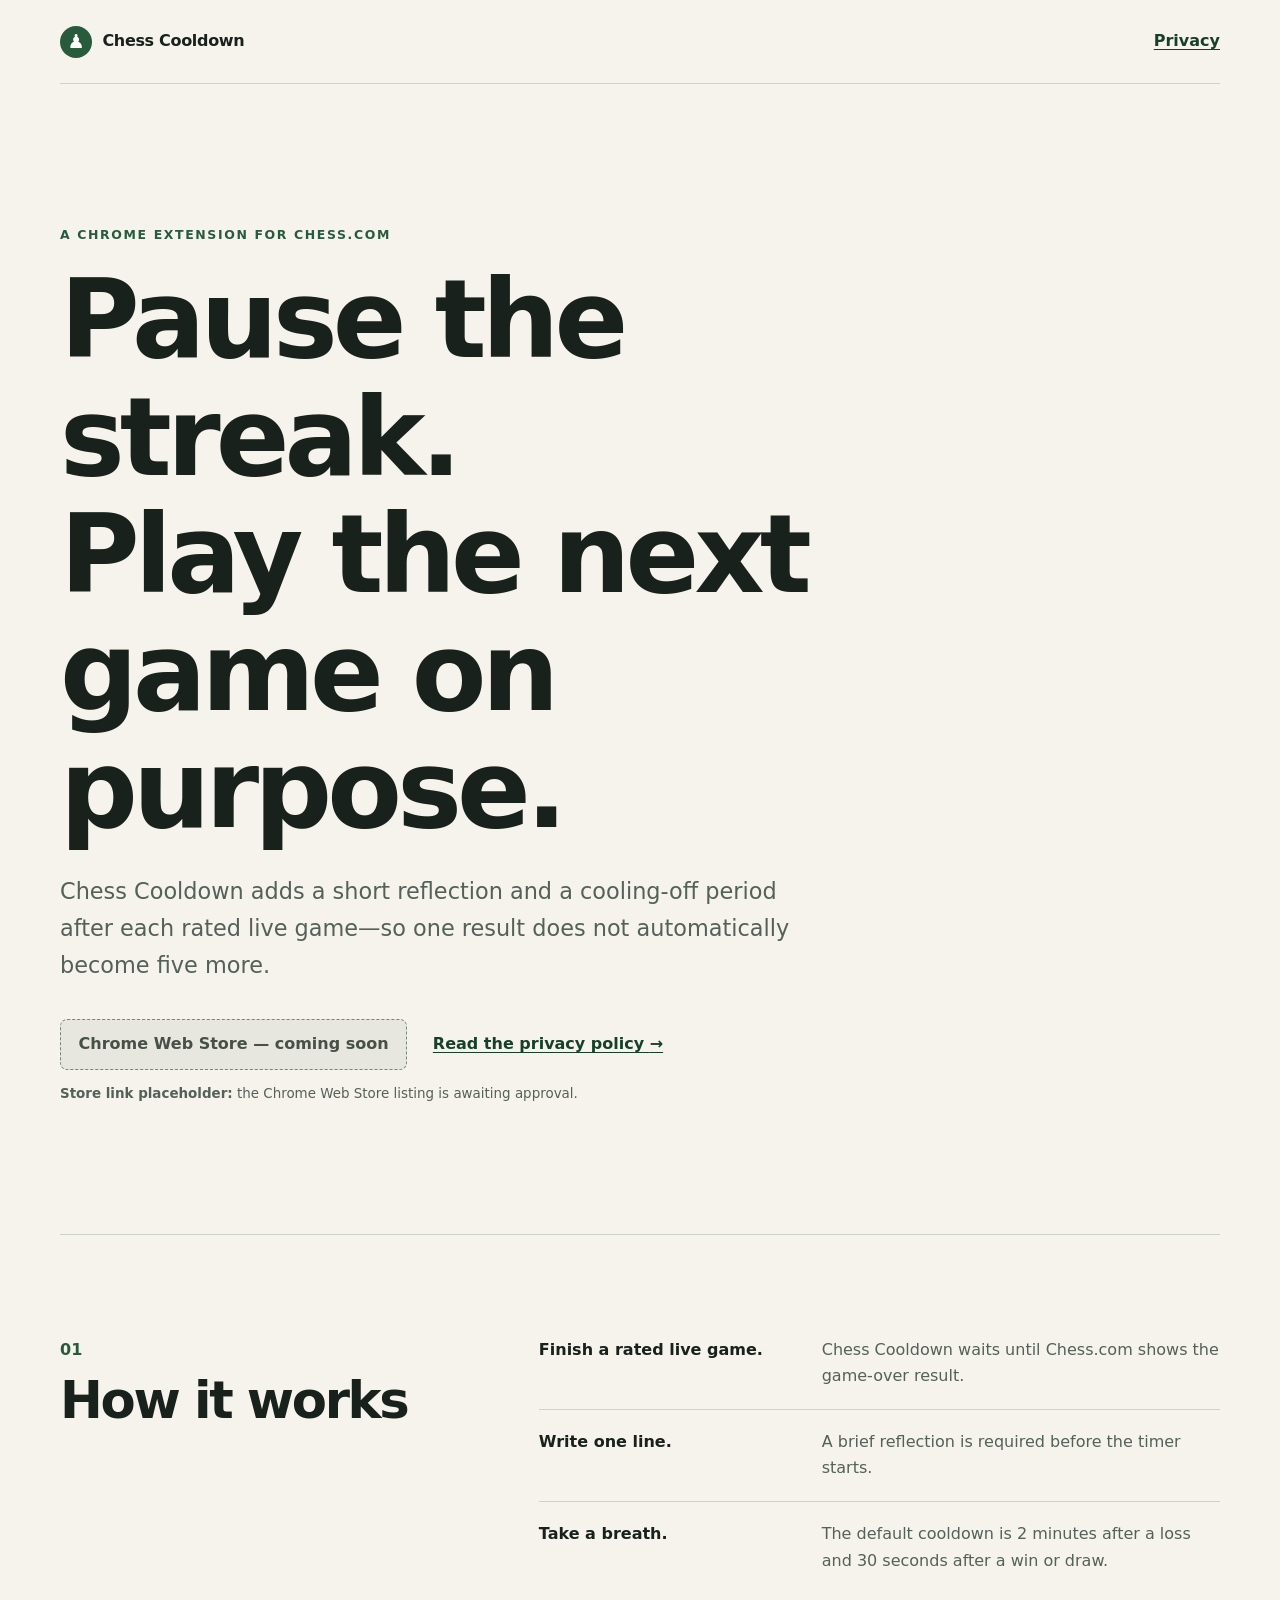
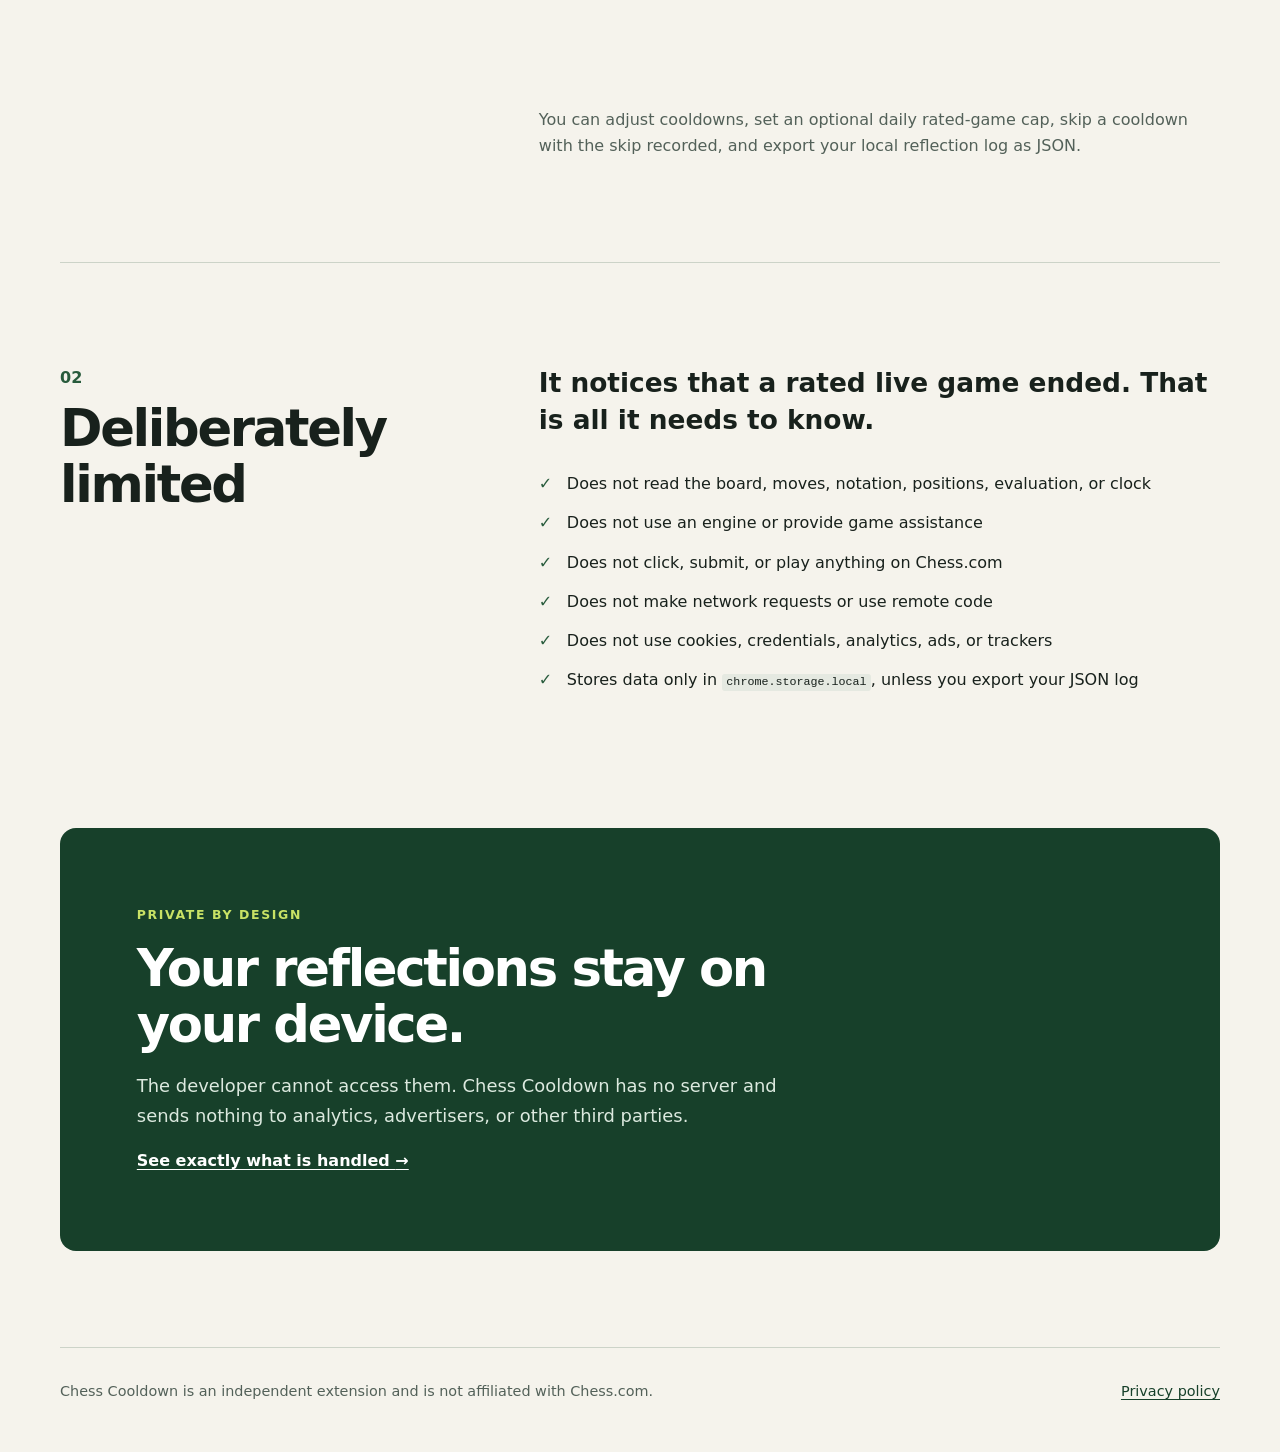
==== index.html @ d37058ec "Launch Chess Cooldown public website" ====
<!doctype html>
<html lang="en">
<head>
  <meta charset="utf-8">
  <meta name="viewport" content="width=device-width, initial-scale=1">
  <meta name="description" content="Chess Cooldown adds a deliberate reflection pause after rated live games on Chess.com.">
  <title>Chess Cooldown — pause, reflect, reset</title>
  <link rel="stylesheet" href="styles.css">
</head>
<body>
  <a class="skip-link" href="#main">Skip to content</a>
  <header class="site-header">
    <a class="brand" href="./" aria-label="Chess Cooldown home">
      <span class="brand-mark" aria-hidden="true">♟</span>
      <span>Chess Cooldown</span>
    </a>
    <nav aria-label="Primary navigation">
      <a href="privacy/">Privacy</a>
    </nav>
  </header>

  <main id="main">
    <section class="hero" aria-labelledby="hero-title">
      <p class="eyebrow">A Chrome extension for Chess.com</p>
      <h1 id="hero-title">Pause the streak.<br>Play the next game on purpose.</h1>
      <p class="lede">Chess Cooldown adds a short reflection and a cooling-off period after each rated live game—so one result does not automatically become five more.</p>
      <div class="actions">
        <span class="button button-disabled" aria-label="Chrome Web Store link coming soon">Chrome Web Store — coming soon</span>
        <a class="text-link" href="privacy/">Read the privacy policy <span aria-hidden="true">→</span></a>
      </div>
      <p class="placeholder-note"><strong>Store link placeholder:</strong> the Chrome Web Store listing is awaiting approval.</p>
    </section>

    <section class="section" aria-labelledby="how-title">
      <div>
        <p class="section-number" aria-hidden="true">01</p>
        <h2 id="how-title">How it works</h2>
      </div>
      <ol class="steps">
        <li><strong>Finish a rated live game.</strong><span>Chess Cooldown waits until Chess.com shows the game-over result.</span></li>
        <li><strong>Write one line.</strong><span>A brief reflection is required before the timer starts.</span></li>
        <li><strong>Take a breath.</strong><span>The default cooldown is 2 minutes after a loss and 30 seconds after a win or draw.</span></li>
      </ol>
      <p class="supporting">You can adjust cooldowns, set an optional daily rated-game cap, skip a cooldown with the skip recorded, and export your local reflection log as JSON.</p>
    </section>

    <section class="section guardrails" aria-labelledby="guardrails-title">
      <div>
        <p class="section-number" aria-hidden="true">02</p>
        <h2 id="guardrails-title">Deliberately limited</h2>
      </div>
      <div>
        <p class="statement">It notices that a rated live game ended. That is all it needs to know.</p>
        <ul class="check-list">
          <li>Does not read the board, moves, notation, positions, evaluation, or clock</li>
          <li>Does not use an engine or provide game assistance</li>
          <li>Does not click, submit, or play anything on Chess.com</li>
          <li>Does not make network requests or use remote code</li>
          <li>Does not use cookies, credentials, analytics, ads, or trackers</li>
          <li>Stores data only in <code>chrome.storage.local</code>, unless you export your JSON log</li>
        </ul>
      </div>
    </section>

    <section class="privacy-callout" aria-labelledby="privacy-title">
      <p class="eyebrow">Private by design</p>
      <h2 id="privacy-title">Your reflections stay on your device.</h2>
      <p>The developer cannot access them. Chess Cooldown has no server and sends nothing to analytics, advertisers, or other third parties.</p>
      <a class="text-link" href="privacy/">See exactly what is handled <span aria-hidden="true">→</span></a>
    </section>
  </main>

  <footer>
    <p>Chess Cooldown is an independent extension and is not affiliated with Chess.com.</p>
    <a href="privacy/">Privacy policy</a>
  </footer>
</body>
</html>
---- styles.css ----
:root {
  --ink: #18211c;
  --muted: #536159;
  --paper: #f5f3ec;
  --surface: #fffefa;
  --line: #ccd3c8;
  --green: #285b3c;
  --green-dark: #17402a;
  --lime: #c9e265;
  --focus: #8b4f00;
  font-family: Inter, ui-sans-serif, system-ui, -apple-system, BlinkMacSystemFont, "Segoe UI", sans-serif;
  color: var(--ink);
  background: var(--paper);
  font-synthesis: none;
}

* { box-sizing: border-box; }
html { scroll-behavior: smooth; }
body { margin: 0; line-height: 1.65; }
a { color: var(--green-dark); text-underline-offset: 0.2em; }
a:hover { text-decoration-thickness: 2px; }
a:focus-visible, .button:focus-visible { outline: 3px solid var(--focus); outline-offset: 4px; }
code { padding: 0.12em 0.35em; border-radius: 0.25em; background: #e5e9e1; font-size: 0.9em; }

.skip-link { position: fixed; top: 0.75rem; left: 0.75rem; z-index: 10; padding: 0.65rem 0.9rem; background: var(--surface); transform: translateY(-180%); }
.skip-link:focus { transform: translateY(0); }
.site-header, footer { width: min(1160px, calc(100% - 40px)); margin-inline: auto; }
.site-header { display: flex; align-items: center; justify-content: space-between; min-height: 84px; border-bottom: 1px solid var(--line); }
.brand { display: inline-flex; align-items: center; gap: 0.65rem; color: var(--ink); font-weight: 780; text-decoration: none; letter-spacing: -0.02em; }
.brand-mark { display: grid; width: 2rem; height: 2rem; place-items: center; border-radius: 50%; background: var(--green); color: white; font-size: 1.2rem; }
nav a { font-weight: 700; }

main { width: min(1160px, calc(100% - 40px)); margin-inline: auto; }
.hero { max-width: 930px; padding: clamp(5rem, 11vw, 9rem) 0 clamp(5rem, 10vw, 8rem); }
.eyebrow { margin: 0 0 1rem; color: var(--green); font-size: 0.78rem; font-weight: 800; letter-spacing: 0.13em; text-transform: uppercase; }
h1, h2 { margin-top: 0; line-height: 1.08; letter-spacing: -0.045em; }
h1 { max-width: 900px; margin-bottom: 1.5rem; font-size: clamp(3rem, 8.5vw, 6.8rem); }
h2 { margin-bottom: 1.2rem; font-size: clamp(2rem, 4vw, 3.2rem); }
.lede { max-width: 730px; margin: 0; color: var(--muted); font-size: clamp(1.15rem, 2vw, 1.4rem); }
.actions { display: flex; flex-wrap: wrap; align-items: center; gap: 1.2rem 1.6rem; margin-top: 2.2rem; }
.button { display: inline-flex; min-height: 48px; align-items: center; padding: 0.7rem 1.1rem; border-radius: 0.45rem; font-weight: 750; }
.button-disabled { border: 1px dashed #7a847c; background: #e7e7df; color: #465048; cursor: not-allowed; }
.text-link { font-weight: 780; }
.placeholder-note { margin: 0.85rem 0 0; color: var(--muted); font-size: 0.84rem; }

.section { display: grid; grid-template-columns: minmax(220px, 0.8fr) minmax(300px, 1.4fr); gap: clamp(2rem, 7vw, 7rem); padding: clamp(4rem, 8vw, 7rem) 0; border-top: 1px solid var(--line); }
.section-number { margin: 0 0 0.6rem; color: var(--green); font-weight: 800; }
.steps { display: grid; gap: 0; margin: 0; padding: 0; list-style: none; counter-reset: steps; }
.steps li { display: grid; grid-template-columns: minmax(170px, 0.65fr) 1fr; gap: 1.5rem; padding: 1.2rem 0; border-top: 1px solid var(--line); counter-increment: steps; }
.steps li:first-child { border-top: 0; padding-top: 0; }
.steps span, .supporting { color: var(--muted); }
.supporting { grid-column: 2; max-width: 680px; margin: 1.5rem 0 0; }
.statement { max-width: 680px; margin: 0 0 2rem; font-size: clamp(1.25rem, 2.2vw, 1.65rem); font-weight: 700; line-height: 1.4; }
.check-list { display: grid; gap: 0.8rem; margin: 0; padding: 0; list-style: none; }
.check-list li { position: relative; padding-left: 1.75rem; }
.check-list li::before { position: absolute; left: 0; color: var(--green); content: "✓"; font-weight: 900; }
.privacy-callout { margin: 2rem 0 6rem; padding: clamp(2rem, 6vw, 5rem); border-radius: 1rem; background: var(--green-dark); color: white; }
.privacy-callout .eyebrow { color: var(--lime); }
.privacy-callout h2 { max-width: 760px; }
.privacy-callout p:not(.eyebrow) { max-width: 690px; color: #dce9df; font-size: 1.12rem; }
.privacy-callout a { color: white; }

footer { display: flex; justify-content: space-between; gap: 1rem 2rem; padding: 2rem 0 3rem; border-top: 1px solid var(--line); color: var(--muted); font-size: 0.9rem; }
footer p { margin: 0; }

.policy { max-width: 1060px; }
.policy-header { max-width: 820px; padding: clamp(4rem, 9vw, 7rem) 0; }
.policy-header h1 { margin-bottom: 1rem; font-size: clamp(3rem, 7vw, 5.6rem); }
.effective-date { margin: 0 0 2rem; color: var(--muted); font-weight: 700; }
.policy-layout { display: grid; grid-template-columns: 250px minmax(0, 680px); justify-content: space-between; gap: clamp(3rem, 8vw, 8rem); padding-bottom: 7rem; }
.policy aside { align-self: start; padding: 1.4rem; border-top: 4px solid var(--green); background: #e8ece4; }
.policy aside p { margin: 0 0 0.7rem; }
.policy aside p:last-child { margin-bottom: 0; }
.policy article section { padding: 0 0 3.2rem; }
.policy article h2 { margin-bottom: 1rem; font-size: clamp(1.65rem, 3vw, 2.2rem); letter-spacing: -0.03em; }
.policy article p, .policy article li { color: #34423a; }
.policy article ul { padding-left: 1.4rem; }
.placeholder { padding: 0.12em 0.3em; background: #fff0b8; color: #4d3500; }

@media (max-width: 760px) {
  .section, .policy-layout { grid-template-columns: 1fr; gap: 1.5rem; }
  .supporting { grid-column: 1; }
  .steps li { grid-template-columns: 1fr; gap: 0.3rem; }
  .policy aside { position: static; }
  footer { flex-direction: column; }
}

@media (max-width: 440px) {
  .site-header, main, footer { width: min(100% - 28px, 1160px); }
  .site-header { min-height: 72px; }
  h1 { font-size: clamp(2.55rem, 14vw, 4rem); }
  .actions { align-items: stretch; flex-direction: column; }
  .button { justify-content: center; text-align: center; }
}

@media (prefers-reduced-motion: reduce) {
  html { scroll-behavior: auto; }
}
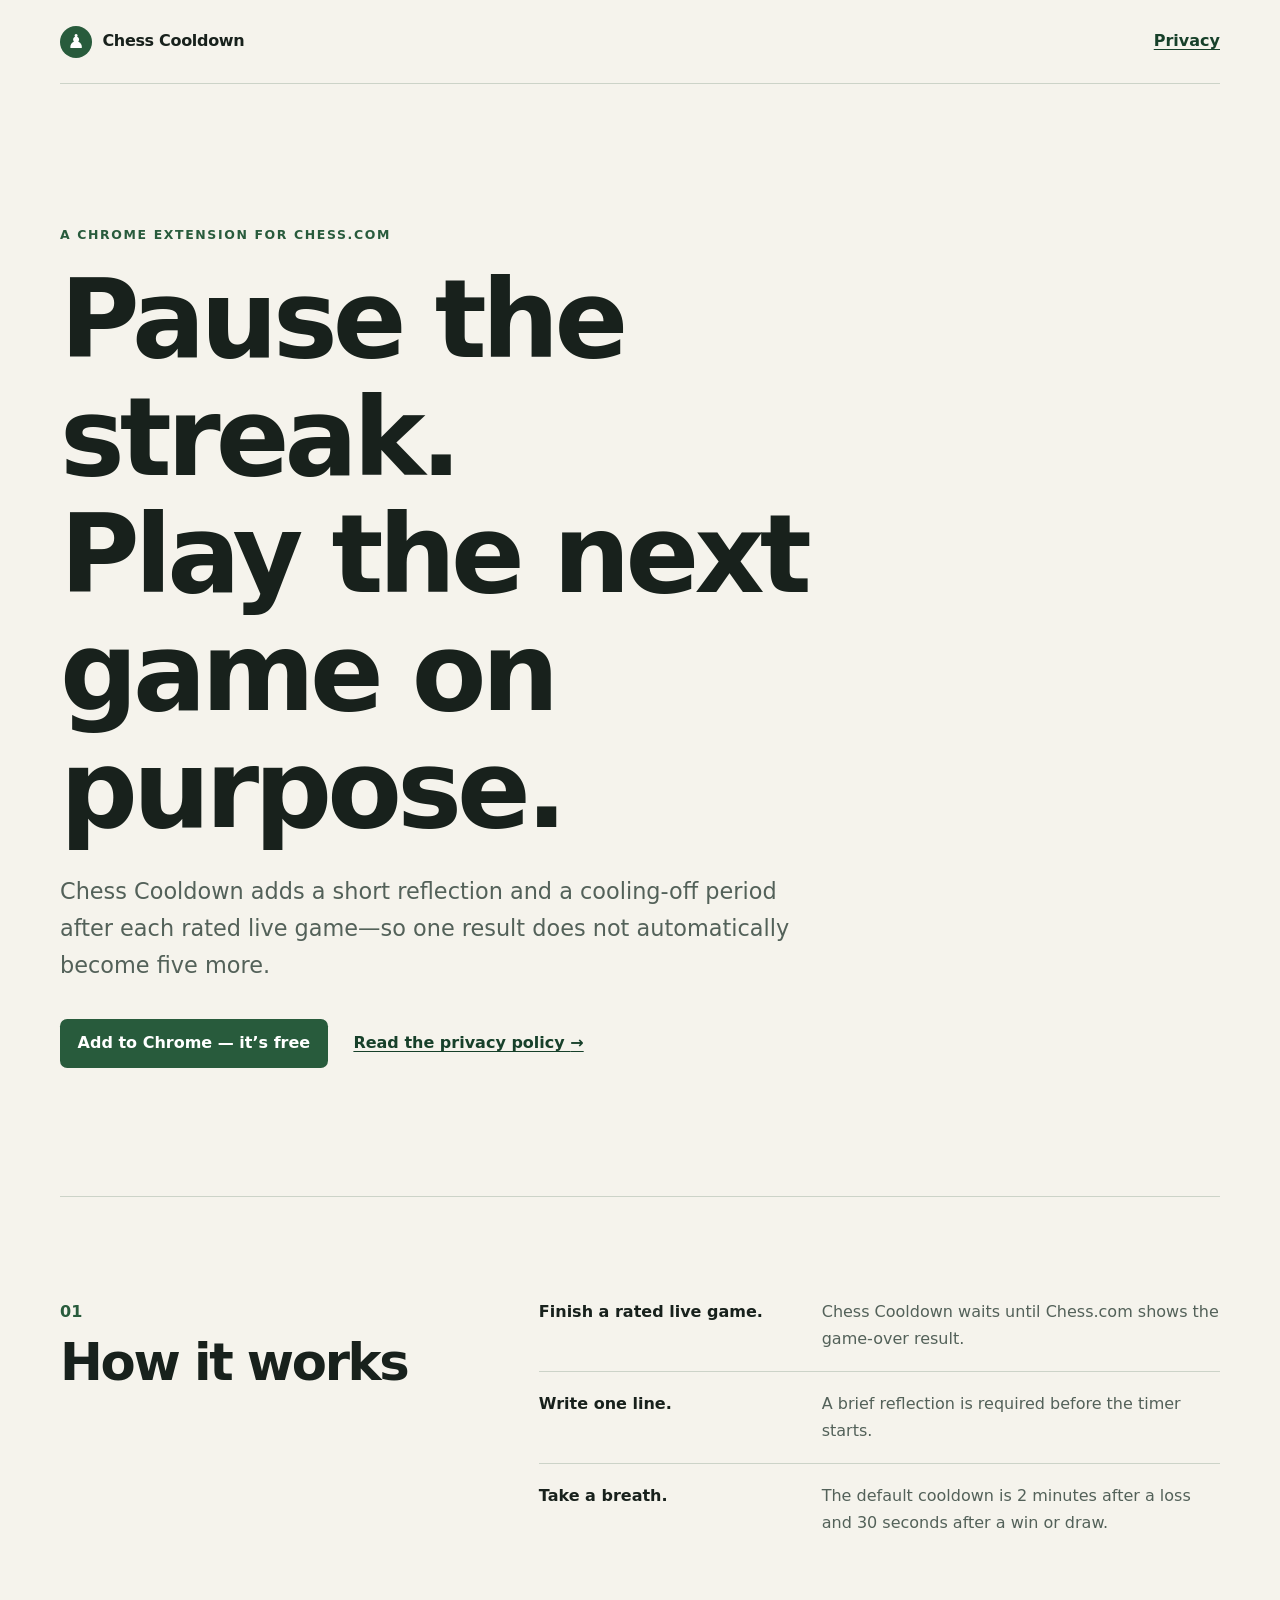
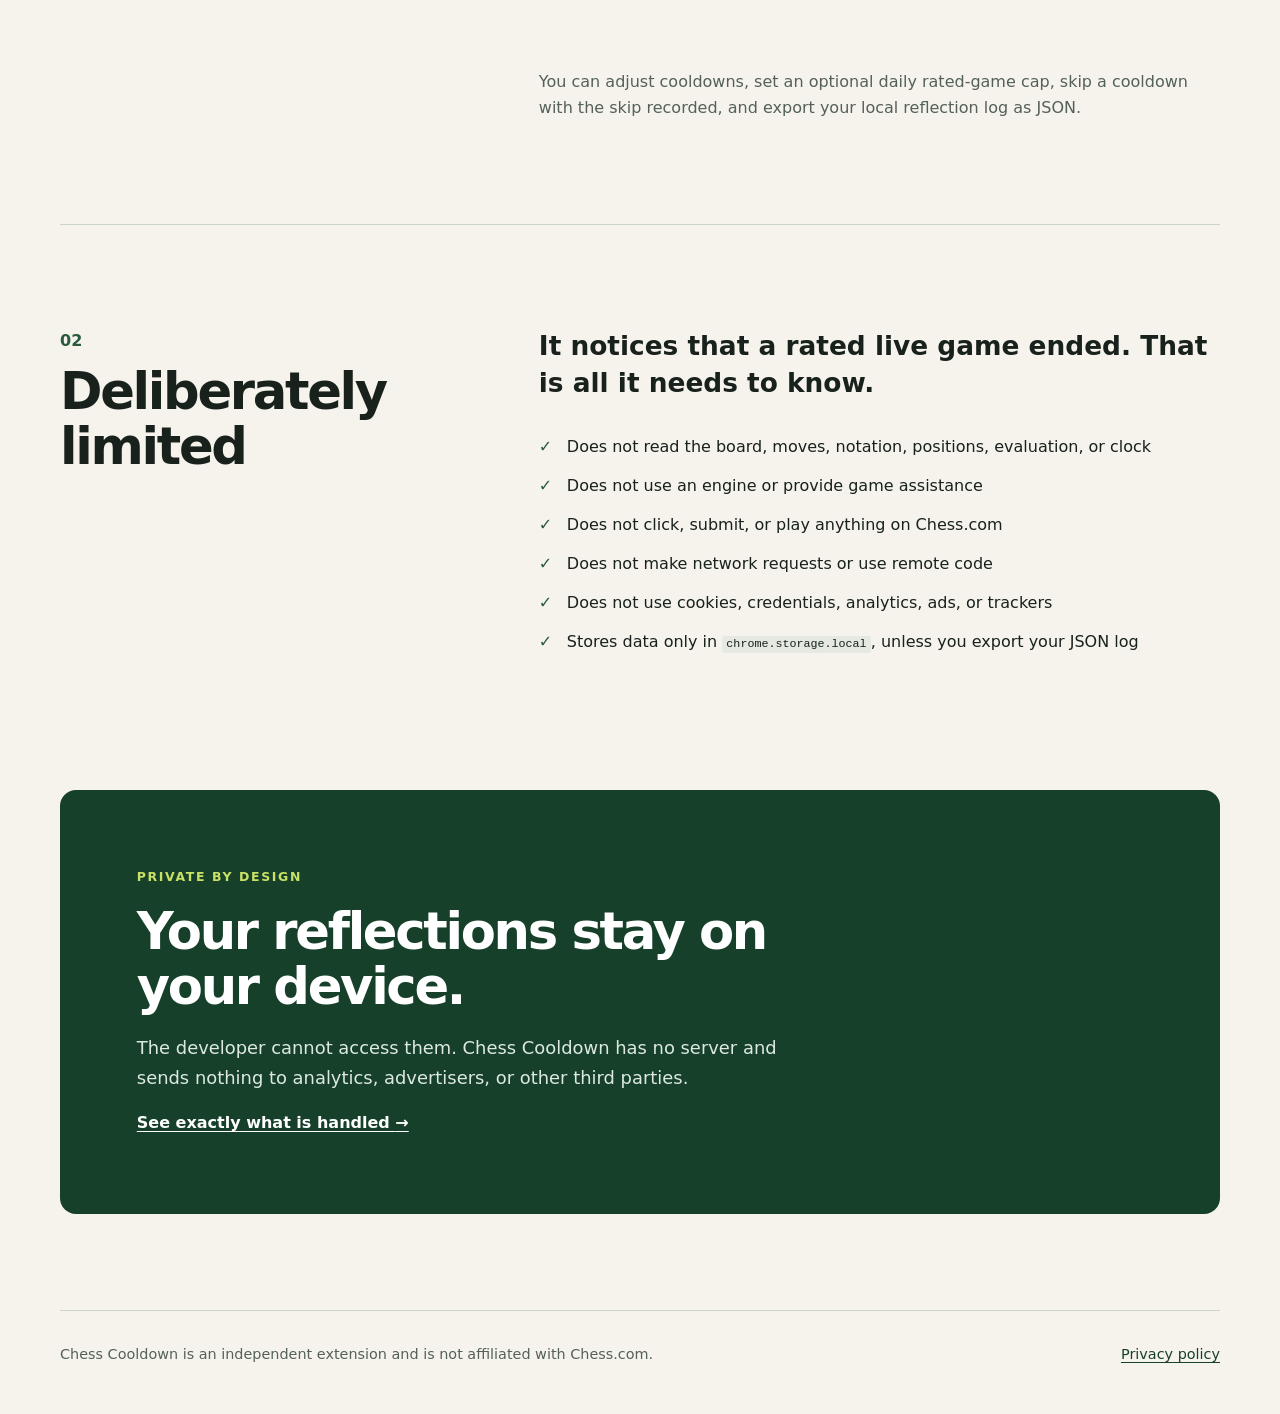
==== commit 735ff0b0: "Link homepage button to Chrome Web Store listing Co-Authored-By: Claude Opus 5.5 <noreply@anthropic." ====
--- a/index.html
+++ b/index.html
@@ -25,10 +25,9 @@
       <h1 id="hero-title">Pause the streak.<br>Play the next game on purpose.</h1>
       <p class="lede">Chess Cooldown adds a short reflection and a cooling-off period after each rated live game—so one result does not automatically become five more.</p>
       <div class="actions">
-        <span class="button button-disabled" aria-label="Chrome Web Store link coming soon">Chrome Web Store — coming soon</span>
+        <a class="button button-primary" href="https://chromewebstore.google.com/detail/chess-cooldown/bmepbmabconmklpkjamfiakmnknigbhe">Add to Chrome — it’s free</a>
         <a class="text-link" href="privacy/">Read the privacy policy <span aria-hidden="true">→</span></a>
       </div>
-      <p class="placeholder-note"><strong>Store link placeholder:</strong> the Chrome Web Store listing is awaiting approval.</p>
     </section>
 
     <section class="section" aria-labelledby="how-title">
--- a/styles.css
+++ b/styles.css
@@ -39,9 +39,9 @@
 .lede { max-width: 730px; margin: 0; color: var(--muted); font-size: clamp(1.15rem, 2vw, 1.4rem); }
 .actions { display: flex; flex-wrap: wrap; align-items: center; gap: 1.2rem 1.6rem; margin-top: 2.2rem; }
 .button { display: inline-flex; min-height: 48px; align-items: center; padding: 0.7rem 1.1rem; border-radius: 0.45rem; font-weight: 750; }
-.button-disabled { border: 1px dashed #7a847c; background: #e7e7df; color: #465048; cursor: not-allowed; }
+.button-primary { background: var(--green); color: white; text-decoration: none; }
+.button-primary:hover { background: var(--green-dark); }
 .text-link { font-weight: 780; }
-.placeholder-note { margin: 0.85rem 0 0; color: var(--muted); font-size: 0.84rem; }
 
 .section { display: grid; grid-template-columns: minmax(220px, 0.8fr) minmax(300px, 1.4fr); gap: clamp(2rem, 7vw, 7rem); padding: clamp(4rem, 8vw, 7rem) 0; border-top: 1px solid var(--line); }
 .section-number { margin: 0 0 0.6rem; color: var(--green); font-weight: 800; }
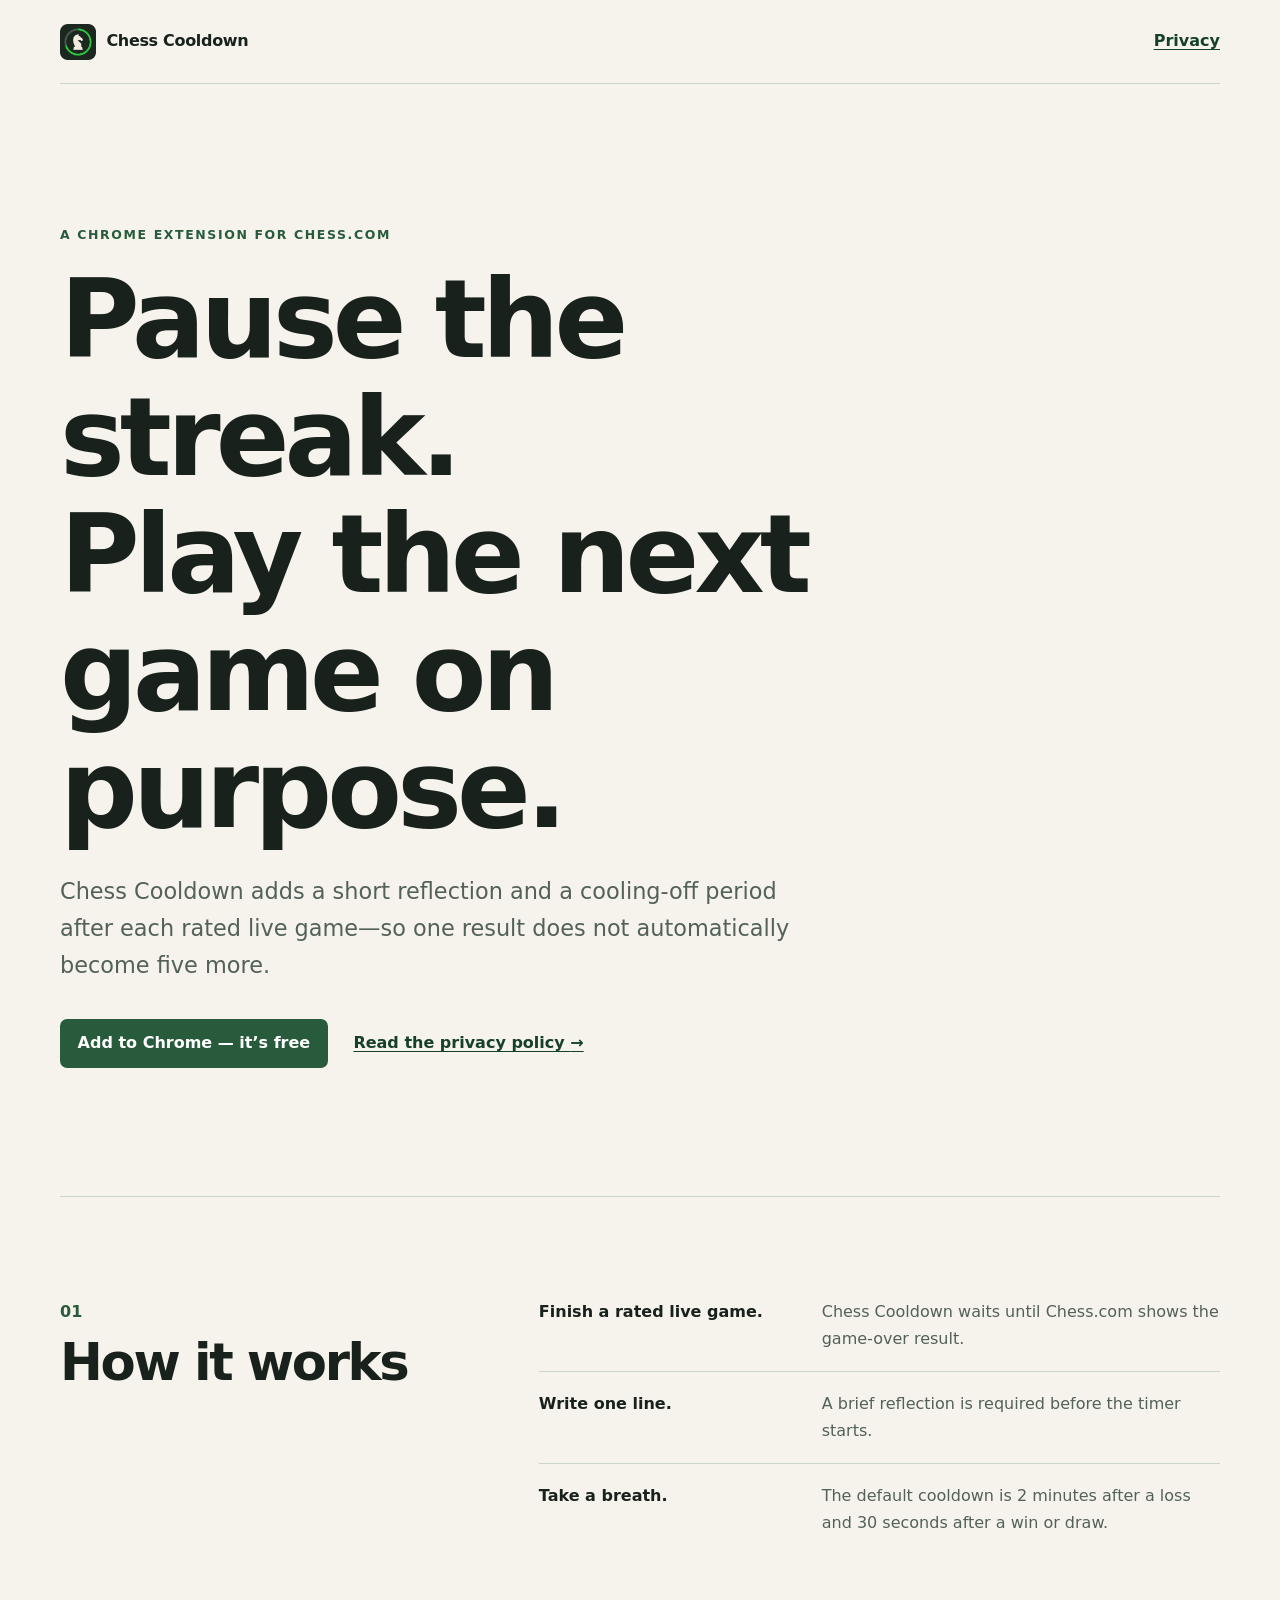
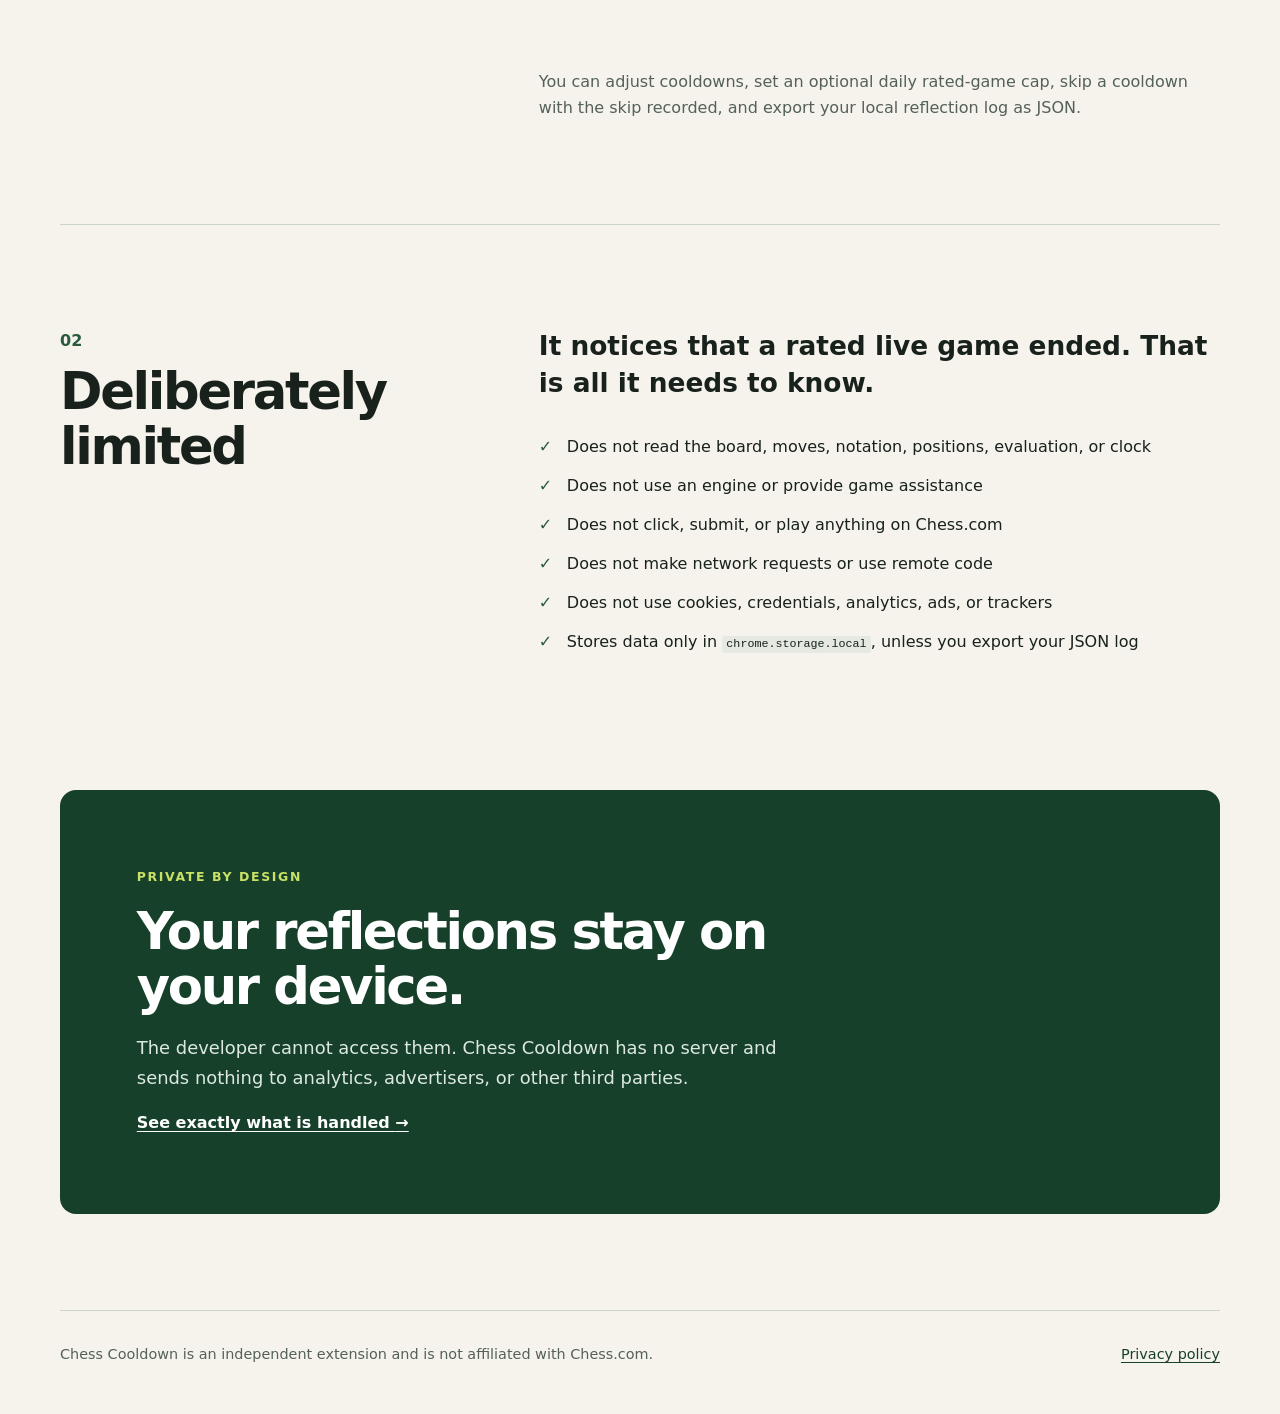
==== commit d9407746: "Use Chess Cooldown logo in header and as favicon Co-Authored-By: Claude Opus 5.5 <noreply@anthropic." ====
--- a/index.html
+++ b/index.html
@@ -6,12 +6,14 @@
   <meta name="description" content="Chess Cooldown adds a deliberate reflection pause after rated live games on Chess.com.">
   <title>Chess Cooldown — pause, reflect, reset</title>
   <link rel="stylesheet" href="styles.css">
+  <link rel="icon" type="image/png" sizes="32x32" href="assets/favicon-32.png">
+  <link rel="apple-touch-icon" href="assets/apple-touch-icon.png">
 </head>
 <body>
   <a class="skip-link" href="#main">Skip to content</a>
   <header class="site-header">
     <a class="brand" href="./" aria-label="Chess Cooldown home">
-      <span class="brand-mark" aria-hidden="true">♟</span>
+      <img class="brand-mark" src="assets/logo.png" alt="" width="36" height="36">
       <span>Chess Cooldown</span>
     </a>
     <nav aria-label="Primary navigation">
--- a/styles.css
+++ b/styles.css
@@ -27,7 +27,7 @@
 .site-header, footer { width: min(1160px, calc(100% - 40px)); margin-inline: auto; }
 .site-header { display: flex; align-items: center; justify-content: space-between; min-height: 84px; border-bottom: 1px solid var(--line); }
 .brand { display: inline-flex; align-items: center; gap: 0.65rem; color: var(--ink); font-weight: 780; text-decoration: none; letter-spacing: -0.02em; }
-.brand-mark { display: grid; width: 2rem; height: 2rem; place-items: center; border-radius: 50%; background: var(--green); color: white; font-size: 1.2rem; }
+.brand-mark { display: block; width: 2.25rem; height: 2.25rem; }
 nav a { font-weight: 700; }
 
 main { width: min(1160px, calc(100% - 40px)); margin-inline: auto; }
